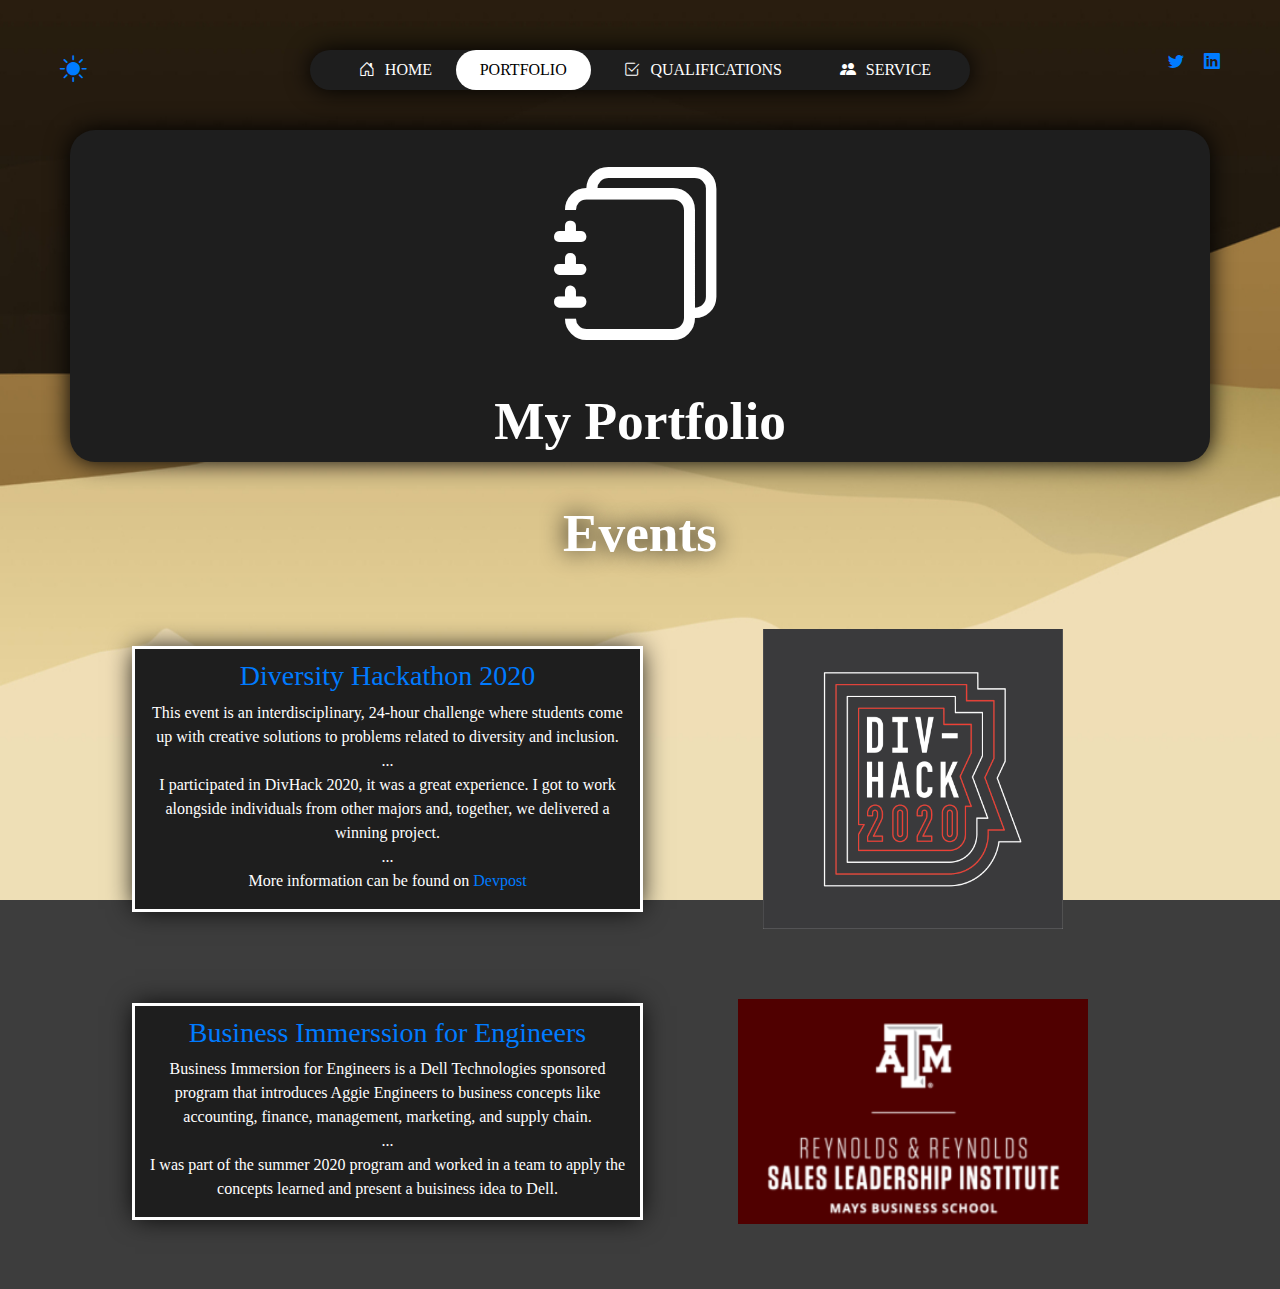
==== portfolio.html @ 679bdc66 "initial commit" ====
<!DOCTYPE html>

<html>

    <head>
        <!-- Required meta tags -->
        <meta charset="utf-8">
        <meta name="viewport" content="width=device-width, initial-scale=1">

        <!-- Bootstrap CSS -->
        <link rel="stylesheet" href="https://cdn.jsdelivr.net/npm/bootstrap@4.6.0/dist/css/bootstrap.min.css">

        <!-- Font Awesome CSS -->
        <link rel="stylesheet" href="https://stackpath.bootstrapcdn.com/font-awesome/4.7.0/css/font-awesome.min.css">

        <!-- Bootstrap Font Icon CSS -->
        <link rel="stylesheet" href="https://cdn.jsdelivr.net/npm/bootstrap-icons@1.5.0/font/bootstrap-icons.css">

        <title>Home - Rigoberto Olivares</title>
        
        <link rel="stylesheet" type="text/css" href="style.css"></link>
    </head>

    <body id="body" class="backDark">

        <!-- Social Media and Dark Mode -->
        <div>
            <a class="toggle"><i id="mode" class="bi bi-brightness-high-fill" style="font-size: 20pt;" onclick="changeBackgroundColor()"></i></a>
            <a class="social" href="https://www.linkedin.com/in/rigoberto-olivares-3aaa07192"><i class="bi bi-linkedin"></i></a>
            <a class="social" href="https://twitter.com/rigo_olivares"><i class="bi bi-twitter"></i></a>
        </div>


        <!-- Navigation Bar --> 
        
        <div class="container" style="max-width: 700px;">
            <div class="row">
                <div id="box" class="col box dark" style="outline: 0px; border-radius: 25px;">
                    <ul class="nav nav-fill">
                        <li class="nav-item">
                            <a class="nav-link" href="index.html"><i class="bi bi-house-door"></i>HOME</a>
                        </li>
                        <li class="nav-item">
                            <a class="nav-link active">PORTFOLIO</a>
                        </li>
                        <li class="nav-item">
                            <a class="nav-link" href="qualifications.html"><i class="bi bi-check2-square"></i>QUALIFICATIONS</a>
                        </li>
                        <li class="nav-item">
                            <a class="nav-link" href="service.html"><i class="bi bi-people-fill"></i>SERVICE</a>
                        </li>
                    </ul>
                </div>
            </div>
        </div>

        <!-- Content Heading -->

        <div class="container" style="max-width: 1200px; margin: 0px auto">
            <div class="row">
                <div id="box" class="col box dark" style="outline: 0px; border-radius: 25px;">
                    <i class="bi bi-journals" style="font-size: 130pt; margin: auto 10px"></i>
                    <h1 style="text-shadow: none;">My Portfolio</h1> 
                </div>
            </div>
        </div>

        <!-- Content Body -->

        <div class="container" style="max-width: 1050px;">

            <div class="row">
                <div class="col">
                    <h1 id="title" class="hDark">Events</h1>
                </div>
            </div>

            <div class="row">
                <div id="box" class="col box dark">
                    <h3 style="margin-top: 10px;">
                        <a href="https://www.arch.tamu.edu/diversity/initiatives/diversity-hackathon/index.html" target="_blank">Diversity Hackathon 2020</a>
                    </h3>
                    <p> 
                        This event is an interdisciplinary, 24-hour challenge
                        where students come up with creative solutions to problems
                        related to diversity and inclusion.<br>
                        ... <br>
                        I participated in DivHack 2020, it was a great experience.
                        I got to work alongside individuals from other majors and, together,
                        we delivered a winning project.<br>
                        ...<br>
                        More information can be found on <a href="https://devpost.com/software/divhack-ada-allies" target="_blank">Devpost</a>
                    </p>
                </div>
                <div class="col" style="text-align: center;">
                    <img style="margin-left: auto; margin-right: auto; height: 300px; width: 300px;" src="divHack.jpg"/>
                </div>
            </div>

            <div class="row">
                <div id="box" class="col box dark">
                    <h3 style="margin-top: 10px;">
                        <a href="https://mays.tamu.edu/sales-leadership-institute/business-immersion-for-engineers/" target="_blank">Business Immerssion for Engineers</a>
                    </h3>
                    <p>
                        Business Immersion for Engineers is a Dell Technologies 
                        sponsored program that introduces Aggie Engineers to business
                        concepts like accounting, finance, management, marketing, and supply chain.<br>
                        ...<br>
                        I was part of the summer 2020 program and worked in a team to apply the concepts
                        learned and present a buisiness idea to Dell.
                    </p>
                </div>
                <div class="col" style="text-align: center;">
                    <img style="margin-left: auto; margin-right: auto; height: 225px; width: 350px;" src="businessImmersion.PNG"/>
                </div>
            </div>

        </div>

        <!-- JS files: jQuery first, then Bootstrap JS -->
        <script src="functions.js"></script>
        <script src="https://code.jquery.com/jquery-3.5.1.min.js"></script>
        <script src="https://cdn.jsdelivr.net/npm/bootstrap@4.6.0/dist/js/bootstrap.bundle.min.js"></script>

    </body>

</html>
---- style.css ----
body {
    background-color: rgb(61, 61, 61);
    background-repeat: no-repeat;
    background-attachment: fixed;
    background-size: 100% 100%;
    margin: 50px 50px;
    color: white;
    font-family: Consolas;
}

h1 {
    text-align-last: center;
    font-size: 40pt;
    font-weight: bold;
}

/*       container Style       */

.container {
    border-radius: 10px;
    padding: 0px;
}

.container img {
    display: block;  
    margin: 15px auto;
    width: 20%;
}

.row {
    margin: 0px auto 40px auto;
}

.box {
    margin: auto 20px;
    text-align: center;
}

/*       Nav Style      */

.nav-item {
    border-radius: 25px;
}

.nav-item a {
    color: white;
    font-size: 12pt;
    font-family: Consolas;
}

.nav-item .active {
    background-color: white;
    border-radius: inherit;
    color: black;
}

.nav-item a:hover {
    background-color: white;
    color: black;
    box-shadow: 0px 0px 25px black;
    border-radius: inherit;
}

/*       Editing icons      */

.bi {
    margin: 0px 10px;
}

.social {
    float: right;
}

.toggle {
    float: left;
}

/*     Dark and Light Styles    */

.dark {
    background-color: rgb(30, 30, 30);
    outline: 3px solid white;
    box-shadow: 0px 0px 25px black;
}

.light {
    background-color: rgb(230, 230, 230);
    outline: none;
    box-shadow: 0px 0px 25px lightskyblue;
}

.hDark {
    text-shadow: 0px 0px 25px black;
}

.hLight {
    text-shadow: 0px 0px 25px lightskyblue;
}

.backDark {
    background-image: url("background.jpg");
}

.backLight {
    background-image: url("background2.jpg");
}
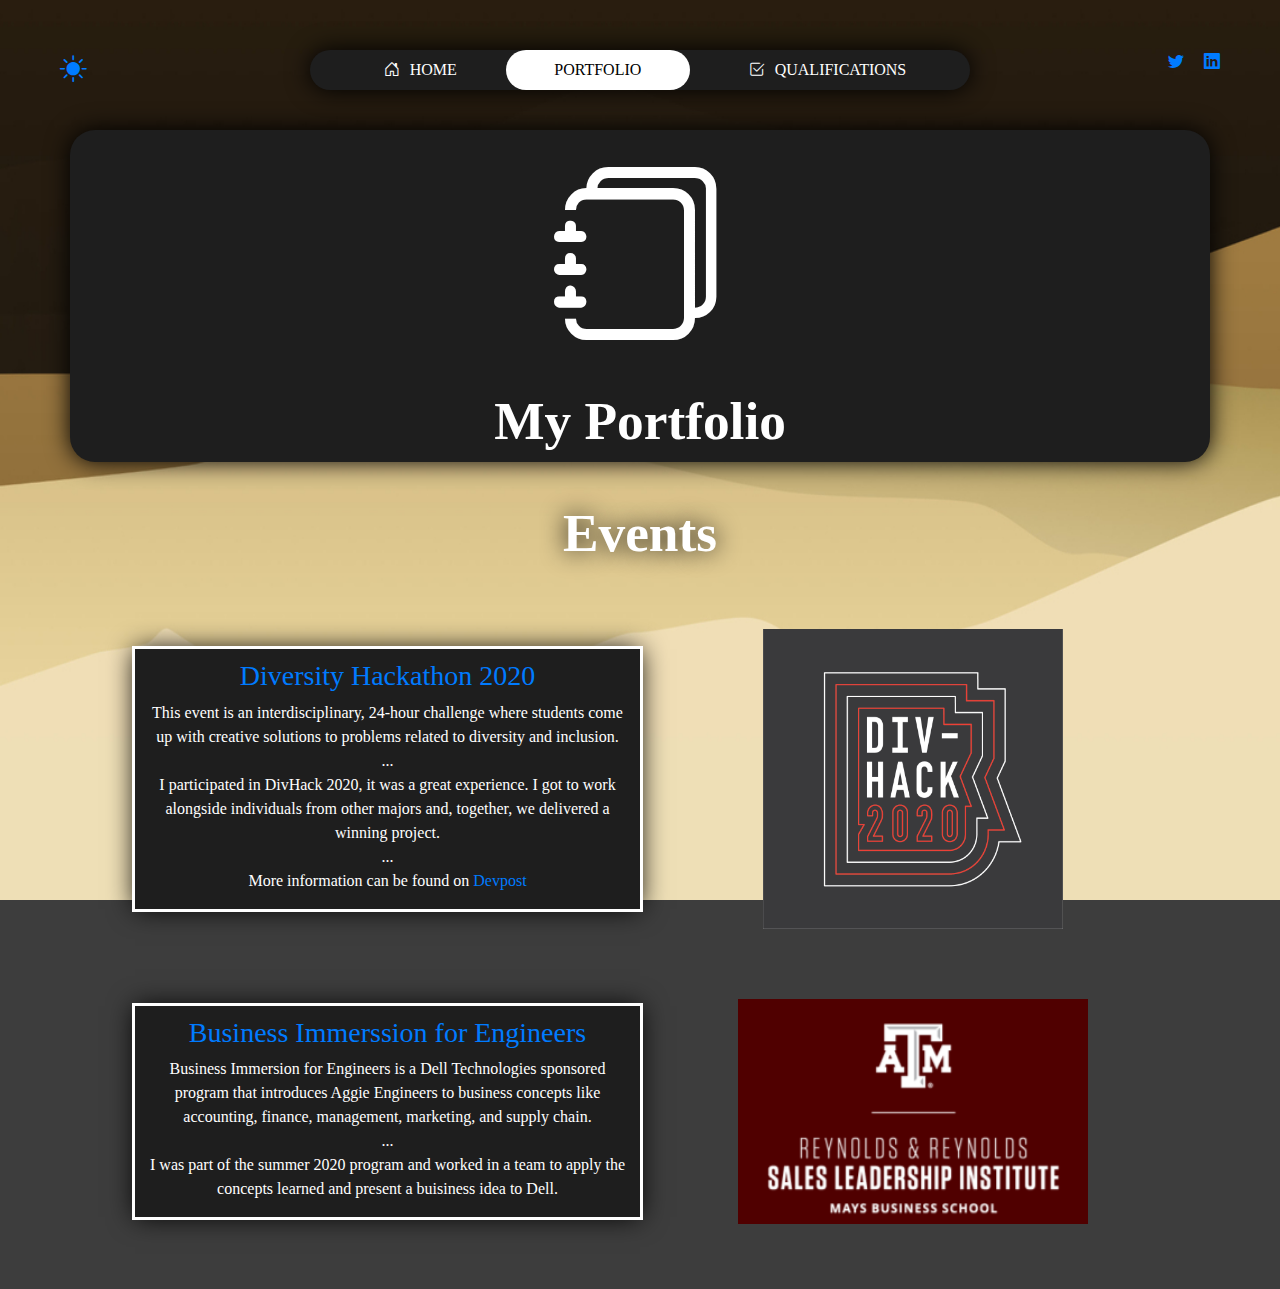
==== commit ecdb5f6b: "Update portfolio.html" ====
--- a/portfolio.html
+++ b/portfolio.html
@@ -46,9 +46,11 @@
                         <li class="nav-item">
                             <a class="nav-link" href="qualifications.html"><i class="bi bi-check2-square"></i>QUALIFICATIONS</a>
                         </li>
+                        <!--
                         <li class="nav-item">
                             <a class="nav-link" href="service.html"><i class="bi bi-people-fill"></i>SERVICE</a>
                         </li>
+                        -->
                     </ul>
                 </div>
             </div>
@@ -125,4 +127,4 @@
 
     </body>
 
-</html>+</html>
